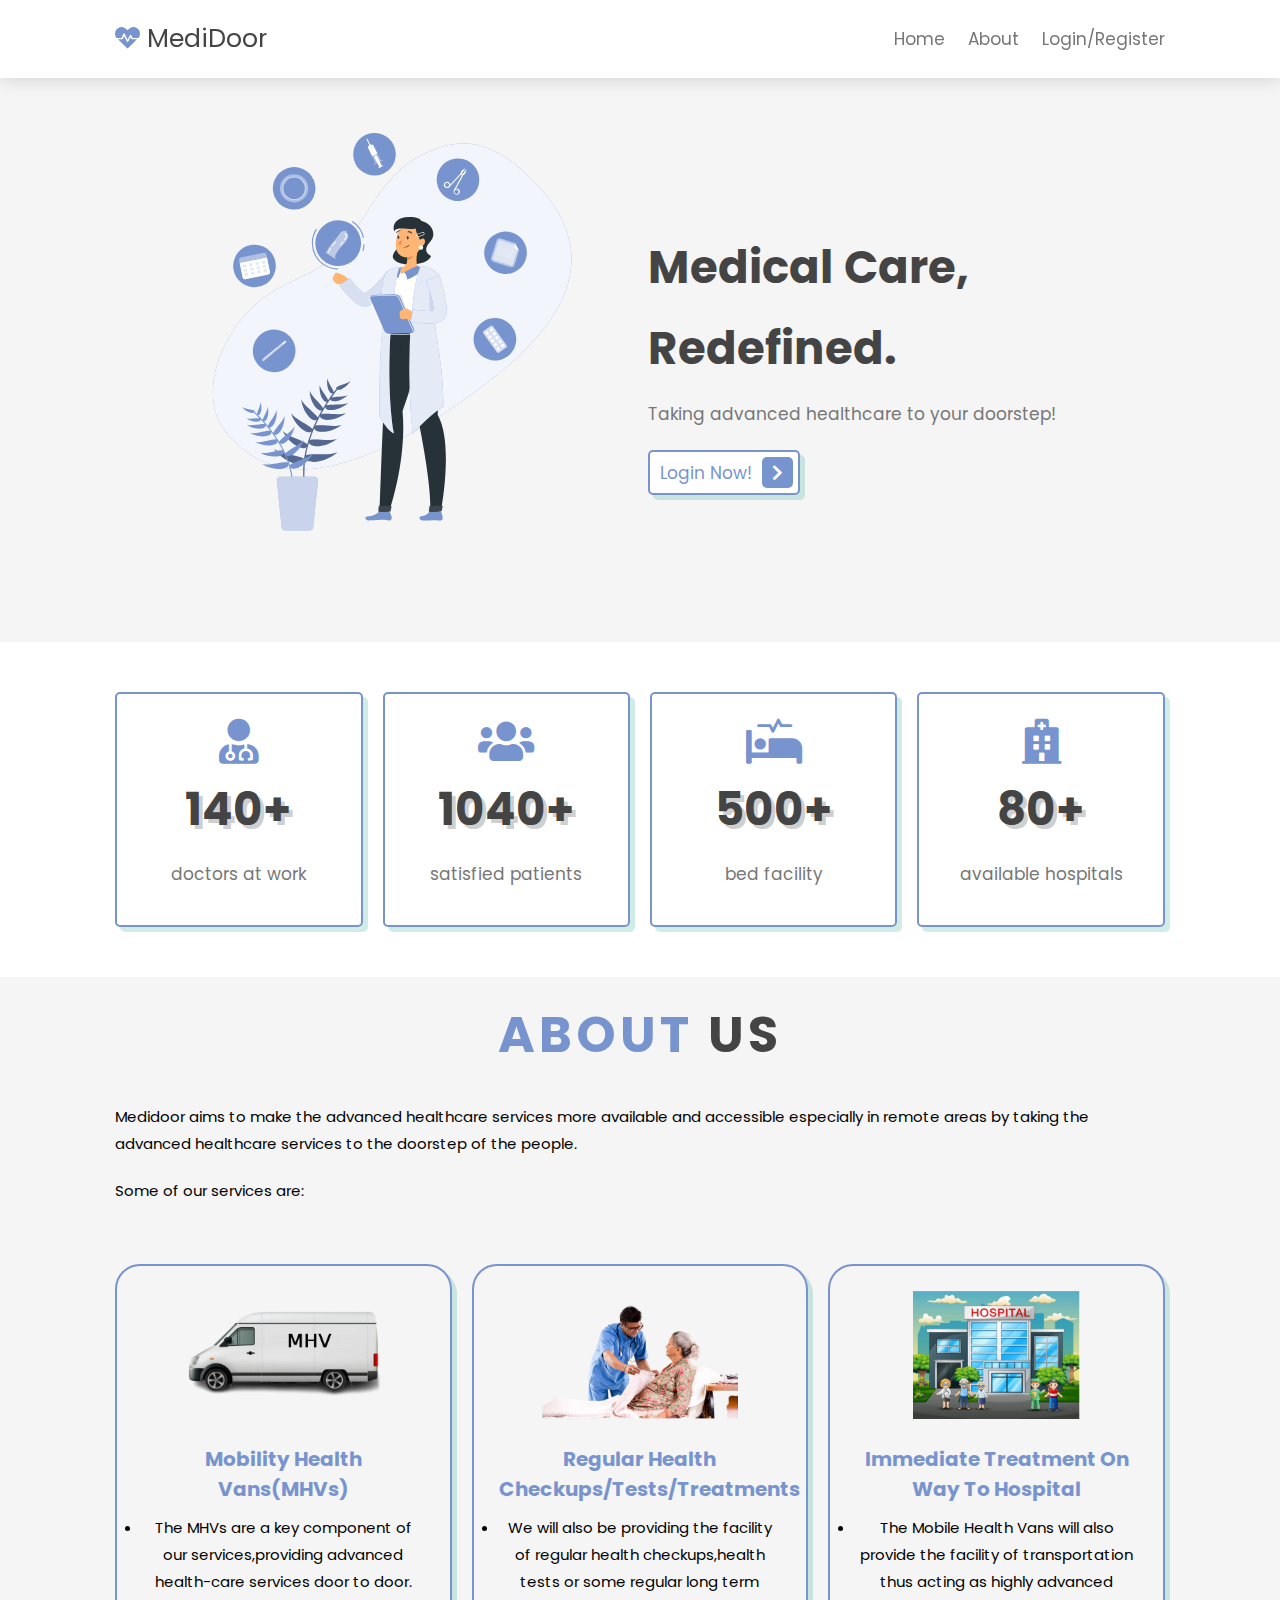
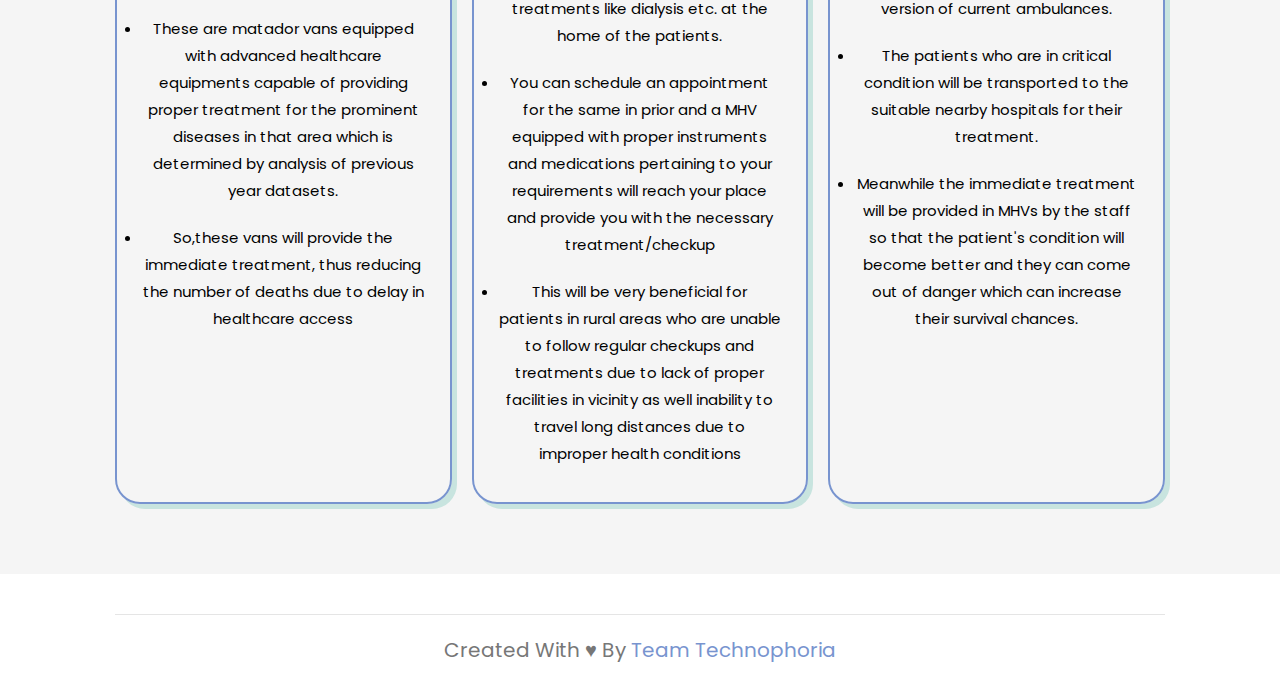
==== client/index.html @ 6c81a686 "added client pages" ====
<!DOCTYPE html>
<html lang="en">

<head>
    <meta charset="UTF-8">
    <meta http-equiv="X-UA-Compatible" content="IE=edge">
    <meta name="viewport" content="width=device-width, initial-scale=1.0">
    <title>MediDoor</title>

    <!-- font awesome cdn link  -->
    <link rel="stylesheet" href="https://cdnjs.cloudflare.com/ajax/libs/font-awesome/5.15.4/css/all.min.css">

    <!-- custom css file link  -->
    <link rel="stylesheet" href="/static/style.css">

</head>

<body>
    <header class="header">

        <a href="#" class="logo"> <i class="fas fa-heartbeat"></i> MediDoor </a>

        <nav class="navbar">
            <a href="/">home</a>
            <a href="#about">about</a>
            <a href="/register" target="_blank">Login/Register</a>

        </nav>

        <div id="menu-btn" class="fas fa-bars"></div>

    </header>

    <section class="home" id="home">

        <div class="image">
            <img src="/static/home-img.svg" alt="">
        </div>

        <div class="content">
            <h3>Medical Care, Redefined.</h3>
            <p>Taking advanced healthcare to your doorstep!</p>
            <a href="/login" class="btn"> login now! <span class="fas fa-chevron-right"></span> </a>
        </div>

    </section>

    <section class="icons-container">

        <div class="icons">
            <i class="fas fa-user-md"></i>
            <h3>140+</h3>
            <p>doctors at work</p>
        </div>

        <div class="icons">
            <i class="fas fa-users"></i>
            <h3>1040+</h3>
            <p>satisfied patients</p>
        </div>

        <div class="icons">
            <i class="fas fa-procedures"></i>
            <h3>500+</h3>
            <p>bed facility</p>
        </div>

        <div class="icons">
            <i class="fas fa-hospital"></i>
            <h3>80+</h3>
            <p>available hospitals</p>
        </div>

    </section>

    <section class="about" id="about">

        <h1 class="heading"> <span>about</span> us </h1>

        <div class="row">
            <div class="content">

                <p>Medidoor aims to make the advanced healthcare services more available and accessible
                    especially in remote areas by taking the advanced healthcare services to the doorstep of the
                    people.
                </p>
                <p> Some of our services are:</p>
                <div class="flexdown">
                    <div class="group"><img src="/static/mhv.png" class="image1">
                        <h4>Mobility Health Vans(MHVs)</h4>
                        <ul>

                            <li>The MHVs are a key component of our services,providing advanced health-care services
                                door
                                to door.
                            </li>
                            <li>These are matador vans equipped with advanced healthcare equipments capable of
                                providing
                                proper treatment for the prominent diseases in that area which is determined by
                                analysis
                                of
                                previous year datasets.</li>
                            <li>So,these vans will provide the immediate treatment, thus reducing the number of deaths
                                due to
                                delay in healthcare access</li>

                        </ul>
                    </div>
                    <div class="group"><img src="/static/treatment.png" class="image1">
                        <h4>Regular Health Checkups/Tests/Treatments</h4>
                        <ul>

                            <li>We will also be providing the facility of regular health checkups,health tests or some
                                regular long
                                term treatments like dialysis etc. at the home of the patients.
                            </li>
                            <li>You can schedule an appointment
                                for the same in prior and a MHV equipped with proper instruments and medications
                                pertaining
                                to your requirements will reach your place and provide you with the necessary
                                treatment/checkup</li>
                            <li>This will be very beneficial for patients in rural areas who are unable to follow
                                regular checkups
                                and treatments due to lack of proper facilities in vicinity as well inability to travel
                                long distances
                                due to improper health conditions</li>

                        </ul>
                    </div>
                    <div class="group"><img src="/static/hospital.jpg" class="image1">
                        <h4>Immediate treatment on way to hospital</h4>
                        <ul>

                            <li>The Mobile Health Vans will also provide the facility of transportation thus acting as
                                highly
                                advanced version of current ambulances.
                            </li>
                            <li>The patients who are in critical condition will be
                                transported to the suitable nearby hospitals for their treatment.</li>
                            <li>Meanwhile the immediate
                                treatment will be provided in MHVs by the staff so that the patient's condition will
                                become better
                                and they can come out of danger which can increase their survival chances.</li>

                        </ul>
                    </div>

                </div>
            </div>


        </div>

    </section>

    <section class="footer">


        <div class="credit"> Created with ♥ by <span>Team Technophoria</span></div>

    </section>
    <script src="/static/script.js"></script>

</body>

</html>
---- static/style.css ----
@import url('https://fonts.googleapis.com/css2?family=Poppins:wght@100;200;300;400;500;600;700&display=swap');

:root {
    --blue: #7894cf;
    --black: #444;
    --light-color: #777;
    --box-shadow: .5rem .5rem 0 rgba(22, 160, 133, .2);
    --text-shadow: .4rem .4rem 0 rgba(0, 0, 0, .2);
    --border: .2rem solid var(--blue);
}

* {
    font-family: 'Poppins', sans-serif;
    margin: 0;
    padding: 0;
    box-sizing: border-box;
    outline: none;
    border: none;
    text-transform: capitalize;
    transition: all .2s ease-out;
    text-decoration: none;
}

html {
    font-size: 62.5%;
    overflow-x: hidden;
    scroll-padding-top: 7rem;
    scroll-behavior: smooth;
}

section {
    padding: 2rem 9%;
}

section:nth-child(even) {
    background: #f5f5f5;
}

.heading {
    text-align: center;
    padding-bottom: 2rem;
    text-transform: uppercase;
    color: var(--black);
    font-size: 5rem;
    letter-spacing: .4rem;
}

.heading span {
    text-transform: uppercase;
    color: var(--blue);
}

.btn {
    display: inline-block;
    margin-top: 1rem;
    padding: .5rem;
    padding-left: 1rem;
    border: var(--border);
    border-radius: .5rem;
    box-shadow: var(--box-shadow);
    color: var(--blue);
    cursor: pointer;
    font-size: 1.7rem;
    background: #fff;
}

.btn span {
    padding: .7rem 1rem;
    border-radius: .5rem;
    background: var(--blue);
    color: #fff;
    margin-left: .5rem;
}

.btn:hover {
    background: var(--blue);
    color: #fff;
}

.btn:hover span {
    color: var(--blue);
    background: #fff;
    margin-left: 1rem;
}

.header {
    padding: 2rem 9%;
    position: fixed;
    top: 0;
    left: 0;
    right: 0;
    z-index: 1000;
    box-shadow: 0 .5rem 1.5rem rgba(0, 0, 0, .1);
    display: flex;
    align-items: center;
    justify-content: space-between;
    background: #fff;
}

.header .logo {
    font-size: 2.5rem;
    color: var(--black);
}

.header .logo i {
    color: var(--blue);
}

.header .navbar a {
    font-size: 1.7rem;
    color: var(--light-color);
    margin-left: 2rem;
}

.header .navbar a:hover {
    color: var(--blue);
}

#menu-btn {
    font-size: 2.5rem;
    border-radius: .5rem;
    background: #eee;
    color: var(--blue);
    padding: 1rem 1.5rem;
    cursor: pointer;
    display: none;
}

.home {
    display: flex;
    align-items: center;
    flex-wrap: wrap;
    gap: 1.5rem;
    padding-top: 10rem;
}

.home .image {
    flex: 1 1 45rem;
}

.home .image img {
    width: 100%;
}

.home .content {
    flex: 1 1 45rem;
}

.home .content h3 {
    font-size: 4.5rem;
    color: var(--black);
    line-height: 1.8;
    /* text-shadow: var(--text-shadow); */
}

.home .content p {
    font-size: 1.7rem;
    color: var(--light-color);
    line-height: 1.8;
    padding: 1rem 0;
}

.icons-container {
    display: grid;
    gap: 2rem;
    grid-template-columns: repeat(auto-fit, minmax(20rem, 1fr));
    padding-top: 5rem;
    padding-bottom: 5rem;
}

.icons-container .icons {
    border: var(--border);
    box-shadow: var(--box-shadow);
    border-radius: .5rem;
    text-align: center;
    padding: 2.5rem;
}

.icons-container .icons i {
    font-size: 4.5rem;
    color: var(--blue);
    padding-bottom: .7rem;
}

.icons-container .icons h3 {
    font-size: 4.5rem;
    color: var(--black);
    padding: .5rem 0;
    text-shadow: var(--text-shadow);
}

.icons-container .icons p {
    font-size: 1.7rem;
    color: var(--light-color);
}

.services .box-container {
    display: grid;
    grid-template-columns: repeat(auto-fit, minmax(27rem, 1fr));
    gap: 2rem;
}

.services .box-container .box {
    background: #fff;
    border-radius: .5rem;
    box-shadow: var(--box-shadow);
    border: var(--border);
    padding: 2.5rem;
}

.services .box-container .box i {
    color: var(--blue);
    font-size: 5rem;
    padding-bottom: .5rem;
}

.services .box-container .box h3 {
    color: var(--black);
    font-size: 2.5rem;
    padding: 1rem 0;
}

.services .box-container .box p {
    color: var(--light-color);
    font-size: 1.4rem;
    line-height: 2;
}

.about .row {
    display: flex;
    flex-direction: column;
    align-items: center;
    flex-wrap: wrap;
    gap: 2rem;
}


.about .row .content {
    flex: 1 1 45rem;
}

.about .row .content h4 {
    margin-top: 2rem;
    font-size: 2rem;
    color: var(--blue);
}

.about .row .content h3 {
    color: var(--black);
    font-size: 4rem;
    line-height: 1.8;
}

.about .row .content li,
p {
    text-transform: none;
    padding: 1rem 0;
    font-size: 1.5rem;
    line-height: 1.8;
}

.about .row .content .flexdown {
    display: grid;
    gap: 2rem;
    grid-template-columns: repeat(auto-fit, minmax(20rem, 1fr));
    padding-top: 5rem;
    padding-bottom: 5rem;
}

.about .row .content .flexdown .group {
    border: var(--border);
    box-shadow: var(--box-shadow);
    border-radius: 25px;
    text-align: center;
    padding: 2.5rem;
}

.about .row .content .flexdown .group .image1 {
    height: 10vw;
}

.doctors .box-container {
    display: grid;
    grid-template-columns: repeat(auto-fit, minmax(30rem, 1fr));
    gap: 2rem;
}

.doctors .box-container .box {
    text-align: center;
    background: #fff;
    border-radius: .5rem;
    border: var(--border);
    box-shadow: var(--box-shadow);
    padding: 2rem;
}

.doctors .box-container .box img {
    height: 20rem;
    border: var(--border);
    border-radius: .5rem;
    margin-top: 1rem;
    margin-bottom: 1rem;
}

.doctors .box-container .box h3 {
    color: var(--black);
    font-size: 2.5rem;
}

.doctors .box-container .box span {
    color: var(--blue);
    font-size: 1.5rem;
}

.doctors .box-container .box .share {
    padding-top: 2rem;
}

.doctors .box-container .box .share a {
    height: 5rem;
    width: 5rem;
    line-height: 4.5rem;
    font-size: 2rem;
    color: var(--blue);
    border-radius: .5rem;
    border: var(--border);
    margin: .3rem;
}

.doctors .box-container .box .share a:hover {
    background: var(--blue);
    color: #fff;
    box-shadow: var(--box-shadow);
}

.signup .row {
    display: flex;
    align-items: center;
    flex-wrap: wrap;
}

.signup .row .image {
    flex: 0 0 45rem;
}

.signup .row .image img {
    width: 100%;
}

.signup .row form {
    flex: 1 1 45rem;
    background: #fff;
    border: var(--border);
    box-shadow: var(--box-shadow);
    text-align: center;
    padding: 2rem;
    border-radius: .5rem;
}

.signup .row form h3 {
    color: var(--black);
    padding-bottom: 1rem;
    font-size: 3rem;
}

.signup .row form .box {
    width: 100%;
    margin: .7rem 0;
    border-radius: .5rem;
    border: var(--border);
    font-size: 1.6rem;
    color: var(--black);
    text-transform: none;
    padding: 1rem;
}

.signup .row form p span a:visited {
    color: var(--blue);
}

.signup .row form .btn {
    padding: 1rem 4rem;
}


.footer .box-container {
    display: grid;
    grid-template-columns: repeat(auto-fit, minmax(22rem, 1fr));
    gap: 2rem;
}

.footer .box-container .box h3 {
    font-size: 2.5rem;
    color: var(--black);
    padding: 1rem 0;
}

.footer .box-container .box a {
    display: block;
    font-size: 1.5rem;
    color: var(--light-color);
    padding: 1rem 0;
}

.footer .box-container .box a i {
    padding-right: .5rem;
    color: var(--blue);
}

.footer .box-container .box a:hover i {
    padding-right: 2rem;
}

.footer .credit {
    padding: 1rem;
    padding-top: 2rem;
    margin-top: 2rem;
    text-align: center;
    font-size: 2rem;
    color: var(--light-color);
    border-top: .1rem solid rgba(0, 0, 0, .1);
}

.footer .credit span {
    color: var(--blue);
}









/* media queries  */
@media (max-width:991px) {

    html {
        font-size: 55%;
    }

    .header {
        padding: 2rem;
    }

    section {
        padding: 2rem;
    }

}

@media (max-width:768px) {

    #menu-btn {
        display: initial;
    }

    .header .navbar {
        position: absolute;
        top: 115%;
        right: 2rem;
        border-radius: .5rem;
        box-shadow: var(--box-shadow);
        width: 30rem;
        border: var(--border);
        background: #fff;
        transform: scale(0);
        opacity: 0;
        transform-origin: top right;
        transition: none;
    }

    .header .navbar.active {
        transform: scale(1);
        opacity: 1;
        transition: .2s ease-out;
    }

    .header .navbar a {
        font-size: 2rem;
        display: block;
        margin: 2.5rem;
    }

}

@media (max-width:450px) {

    html {
        font-size: 50%;
    }

}
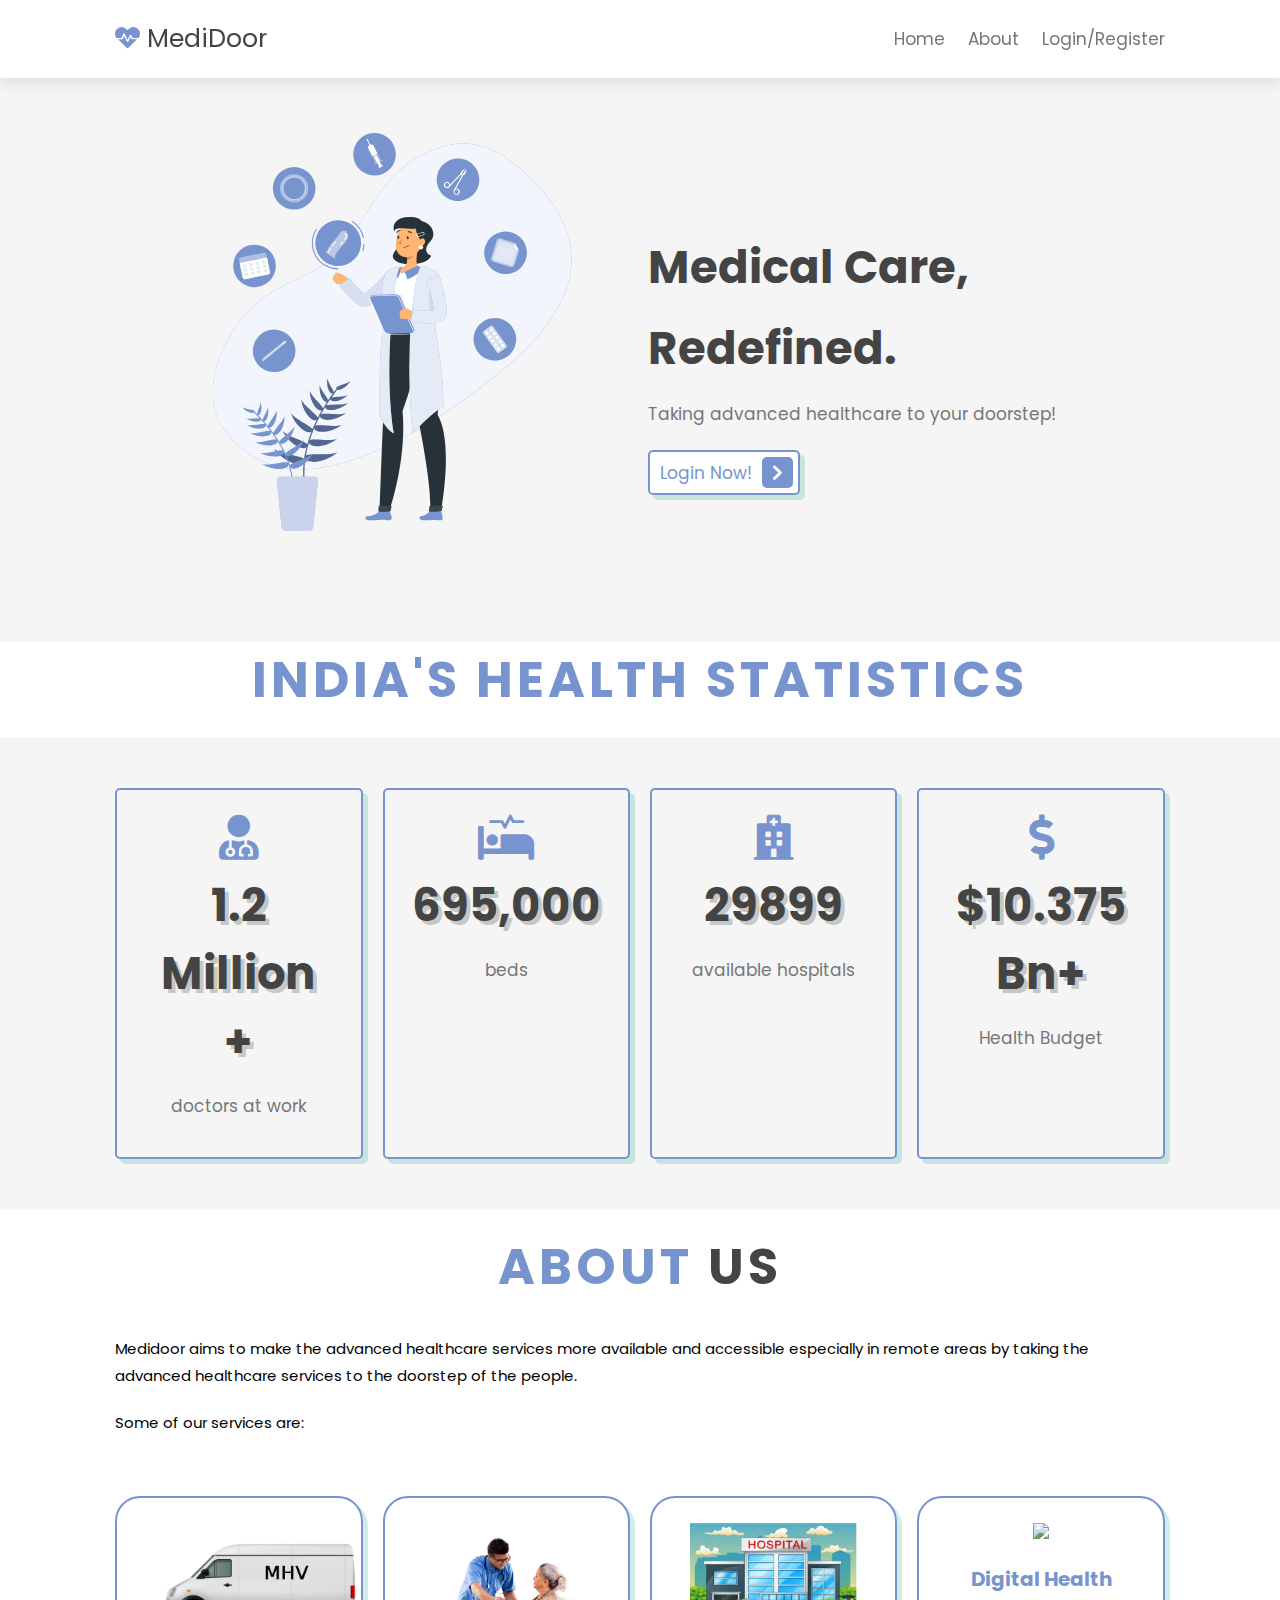
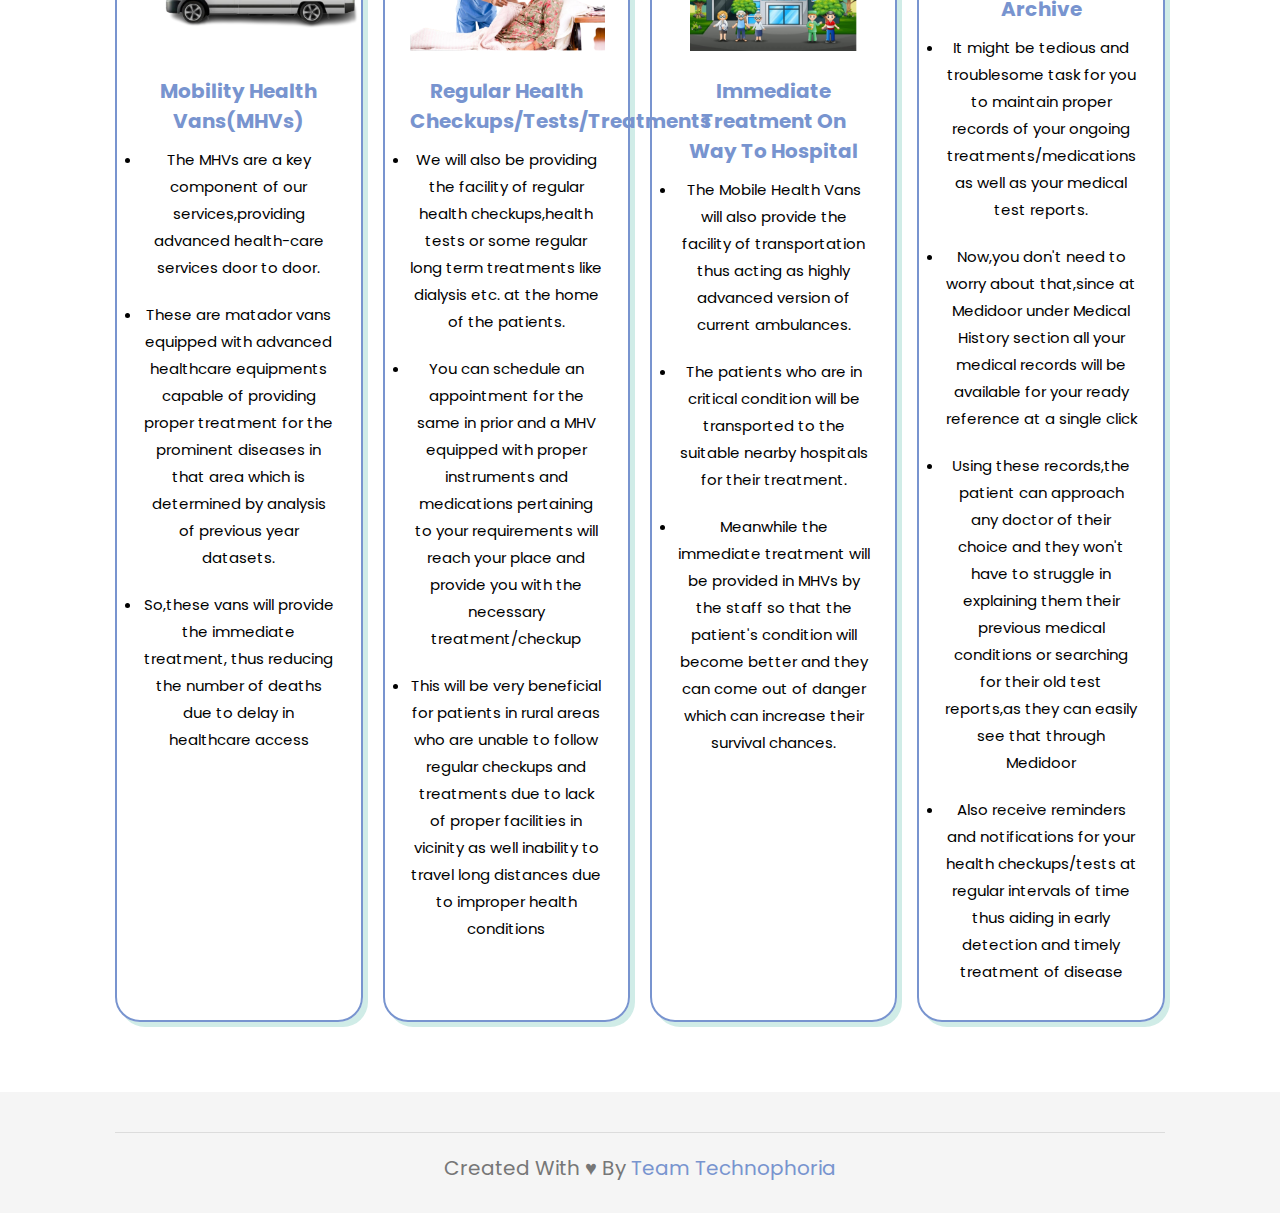
==== commit 69f80ef0: "finalised backend" ====
--- a/client/index.html
+++ b/client/index.html
@@ -18,7 +18,7 @@
 <body>
     <header class="header">
 
-        <a href="#" class="logo"> <i class="fas fa-heartbeat"></i> MediDoor </a>
+        <a href="/" class="logo"> <i class="fas fa-heartbeat"></i> MediDoor </a>
 
         <nav class="navbar">
             <a href="/">home</a>
@@ -44,32 +44,33 @@
         </div>
 
     </section>
-
+    <h3 class="heading"> <span>India's Health Statistics</span></h3>
     <section class="icons-container">
 
         <div class="icons">
             <i class="fas fa-user-md"></i>
-            <h3>140+</h3>
+            <h3>1.2 million +</h3>
             <p>doctors at work</p>
         </div>
 
         <div class="icons">
-            <i class="fas fa-users"></i>
-            <h3>1040+</h3>
-            <p>satisfied patients</p>
-        </div>
-
-        <div class="icons">
             <i class="fas fa-procedures"></i>
-            <h3>500+</h3>
-            <p>bed facility</p>
+            <h3>695,000</h3>
+            <p>beds</p>
         </div>
 
         <div class="icons">
             <i class="fas fa-hospital"></i>
-            <h3>80+</h3>
+            <h3>29899</h3>
             <p>available hospitals</p>
         </div>
+
+        <div class="icons">
+            <i class="fas fa-dollar-sign"></i>
+            <h3>$10.375 bn+</h3>
+            <p>Health Budget</p>
+        </div>
+
 
     </section>
 
@@ -144,6 +145,25 @@
 
                         </ul>
                     </div>
+                    <div class="group"><img src="/static/laptop.jpg" class="image1">
+                        <h4>Digital Health Archive</h4>
+                        <ul>
+
+                            <li>It might be tedious and troublesome task for you to maintain proper records of your
+                                ongoing treatments/medications as well as your medical test reports.
+                            </li>
+                            <li>Now,you don't need to worry about that,since at Medidoor under Medical History section
+                                all your medical records will be available for your ready reference at a single click
+                            </li>
+                            <li>Using these records,the patient can approach any doctor of their choice and they won't
+                                have to struggle in explaining them their previous medical conditions or searching for
+                                their old test reports,as they can easily see that through Medidoor</li>
+                            <li>Also receive reminders and notifications for your health checkups/tests at regular
+                                intervals of time thus aiding in early detection and timely treatment of disease</li>
+
+                        </ul>
+                    </div>
+
 
                 </div>
             </div>
--- a/static/style.css
+++ b/static/style.css
@@ -8,6 +8,11 @@
     --text-shadow: .4rem .4rem 0 rgba(0, 0, 0, .2);
     --border: .2rem solid var(--blue);
 }
+
+iframe[seamless] {
+    border: none;
+}
+
 
 * {
     font-family: 'Poppins', sans-serif;
@@ -380,6 +385,76 @@
 
 .signup .row form .btn {
     padding: 1rem 4rem;
+}
+
+.docs .box-container {
+    display: grid;
+    grid-template-columns: repeat(auto-fit, minmax(30rem, 1fr));
+    gap: 2rem;
+}
+
+.docs .box-container .box {
+    border: var(--border);
+    box-shadow: var(--box-shadow);
+    border-radius: .5rem;
+    padding: 2rem;
+}
+
+.docs .box-container .box .image {
+    display: block;
+    margin-left: auto;
+    margin-right: auto;
+    width: 50%;
+    padding-left: 7rem;
+    overflow: hidden;
+    border-radius: .5rem;
+}
+
+.docs .box-container .box .image img {
+    height: 100%;
+    width: 100%;
+    object-fit: cover;
+}
+
+.docs .box-container .box:hover .image img {
+    transform: scale(1.2);
+}
+
+.docs .box-container .box .content {
+    padding-top: 1rem;
+}
+
+.docs .box-container .box .content .icon {
+    padding: 1rem 0;
+    display: flex;
+    align-items: center;
+    justify-content: space-between;
+}
+
+.docs .box-container .box .content .icon a {
+    font-size: 1.4rem;
+    color: var(--light-color);
+}
+
+.docs .box-container .box .content .icon a:hover {
+    color: var(--green);
+}
+
+.docs .box-container .box .content .icon a i {
+    padding-right: .5rem;
+    color: var(--green);
+}
+
+.docs .box-container .box .content h3 {
+    color: var(--black);
+    font-size: 3rem;
+}
+
+.docs .box-container .box .content p {
+    color: var(--light-color);
+    font-size: 1.5rem;
+    line-height: 1.8;
+    padding: 1rem 0;
 }
 
 
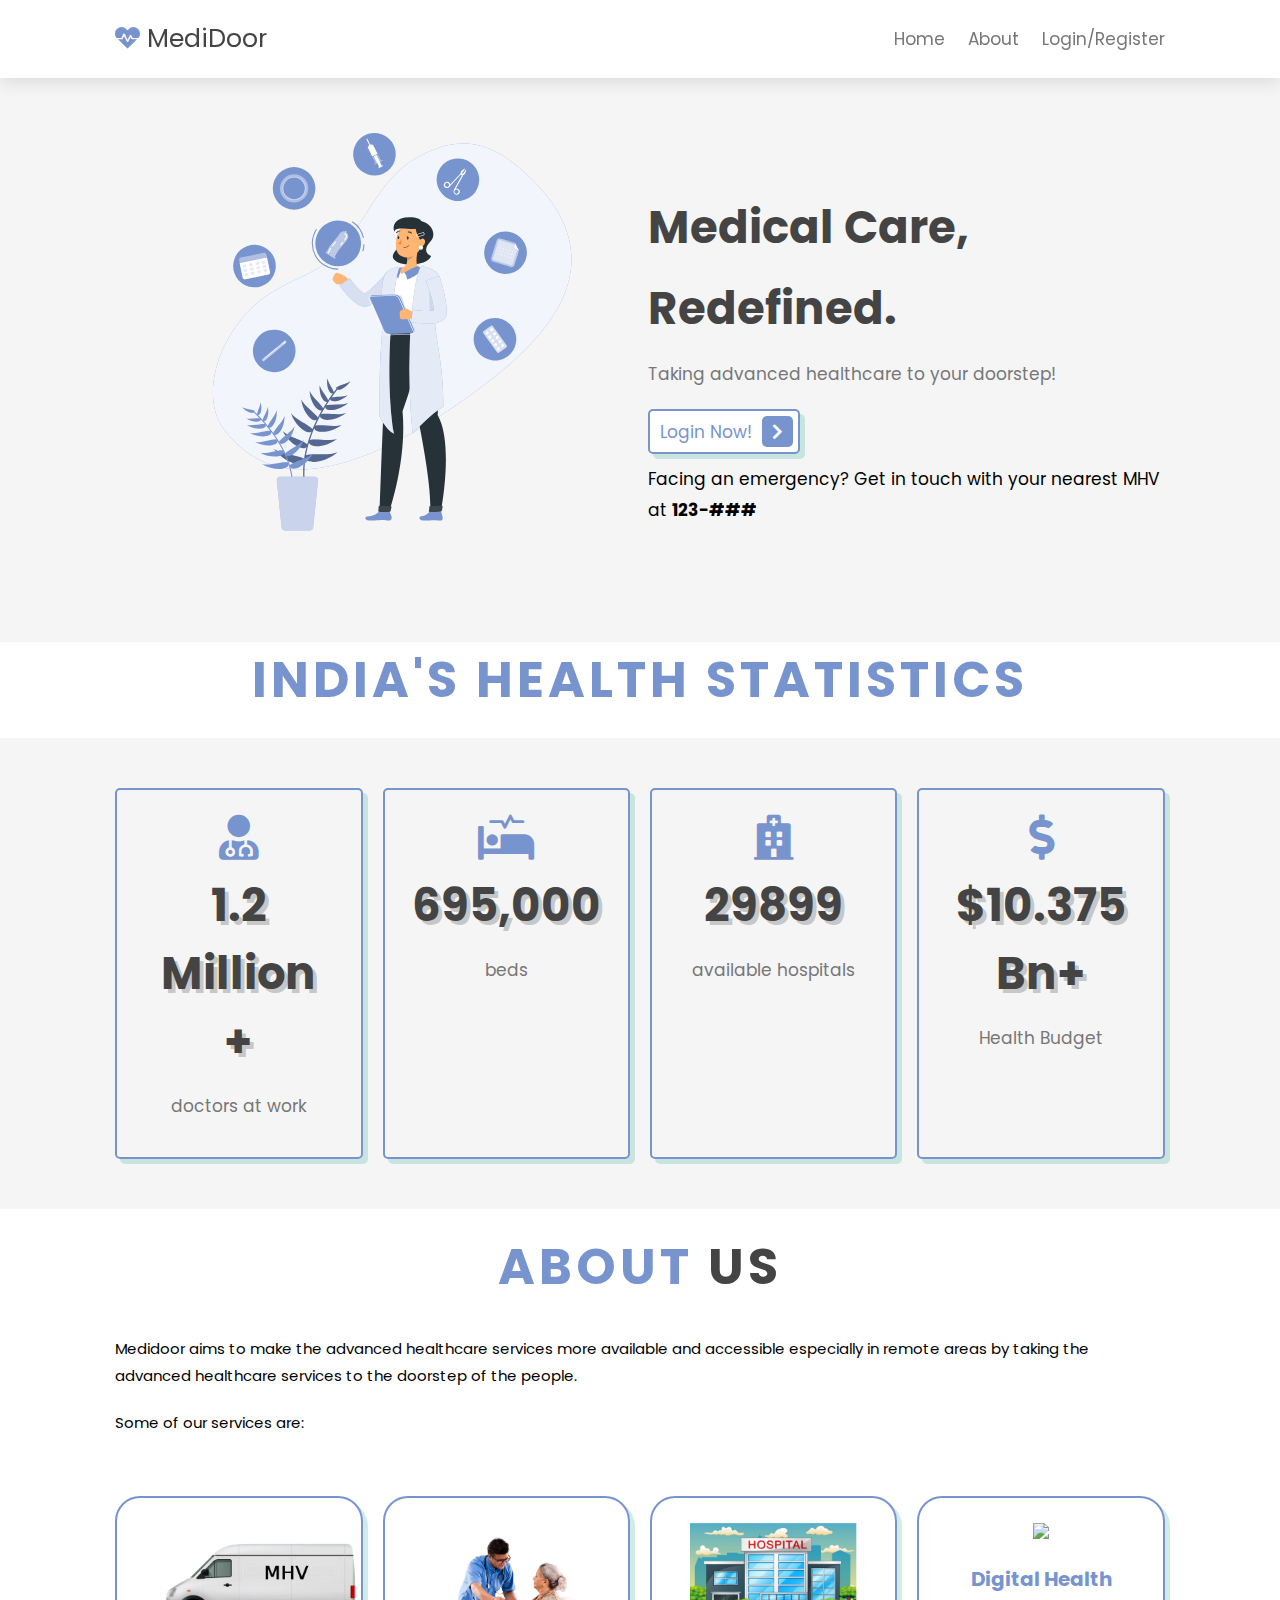
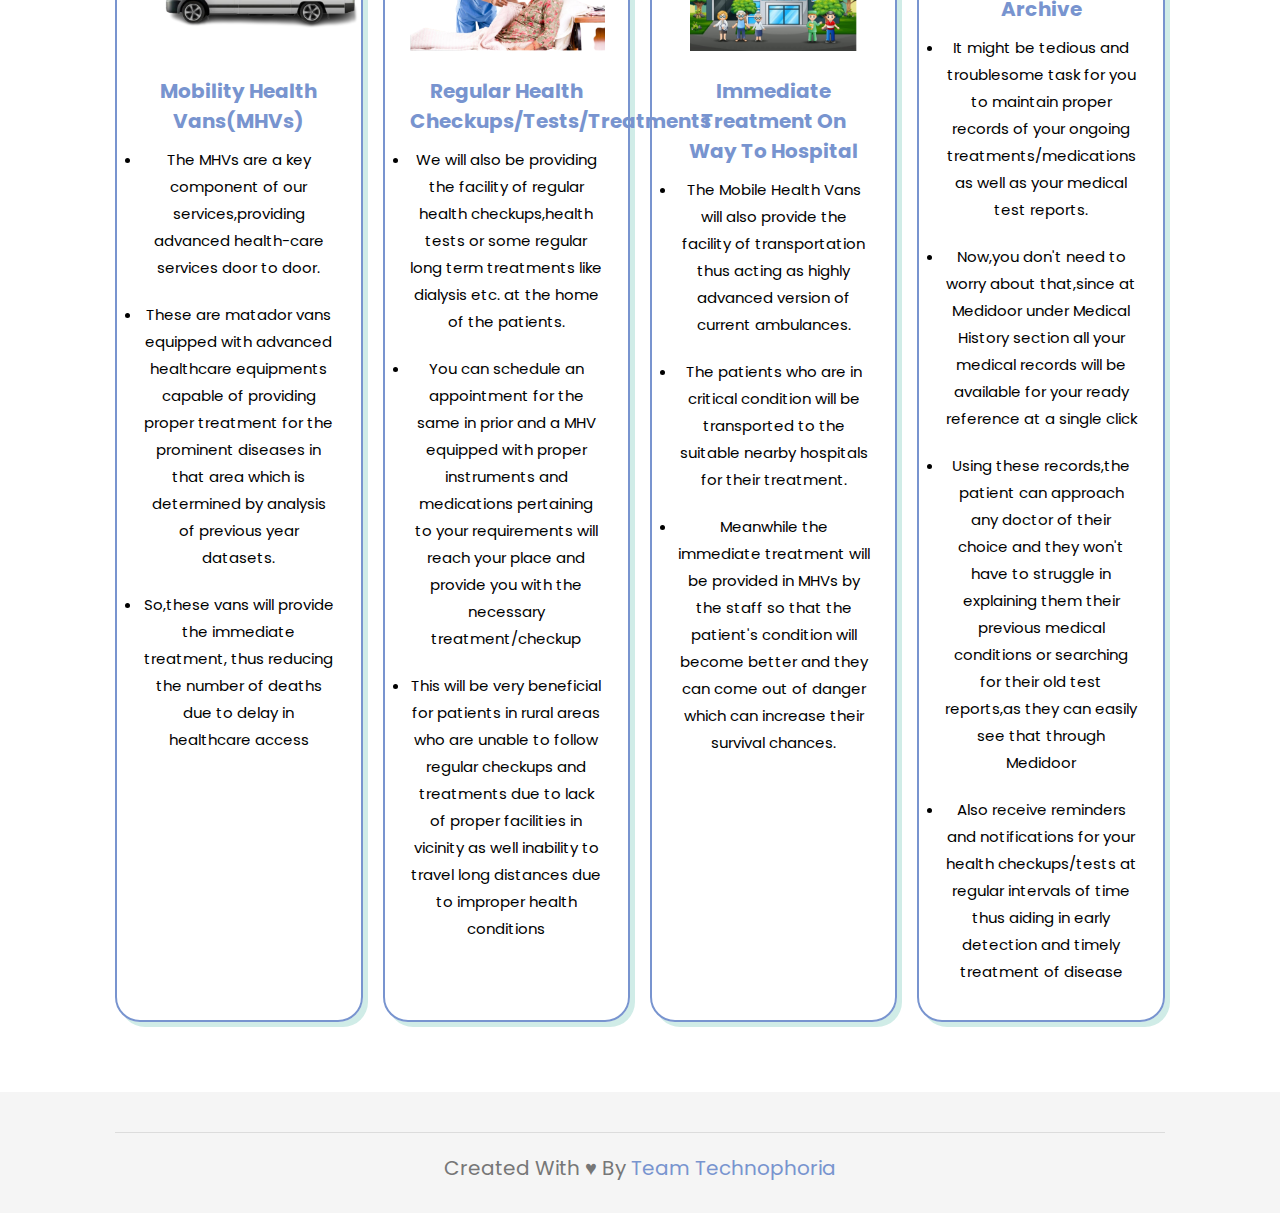
==== commit 5de68256: "styling changes" ====
--- a/client/index.html
+++ b/client/index.html
@@ -41,6 +41,8 @@
             <h3>Medical Care, Redefined.</h3>
             <p>Taking advanced healthcare to your doorstep!</p>
             <a href="/login" class="btn"> login now! <span class="fas fa-chevron-right"></span> </a>
+            <p style="color: black;">Facing an emergency? Get in touch with your nearest MHV at <strong>123-###</strong>
+            </p>
         </div>
 
     </section>
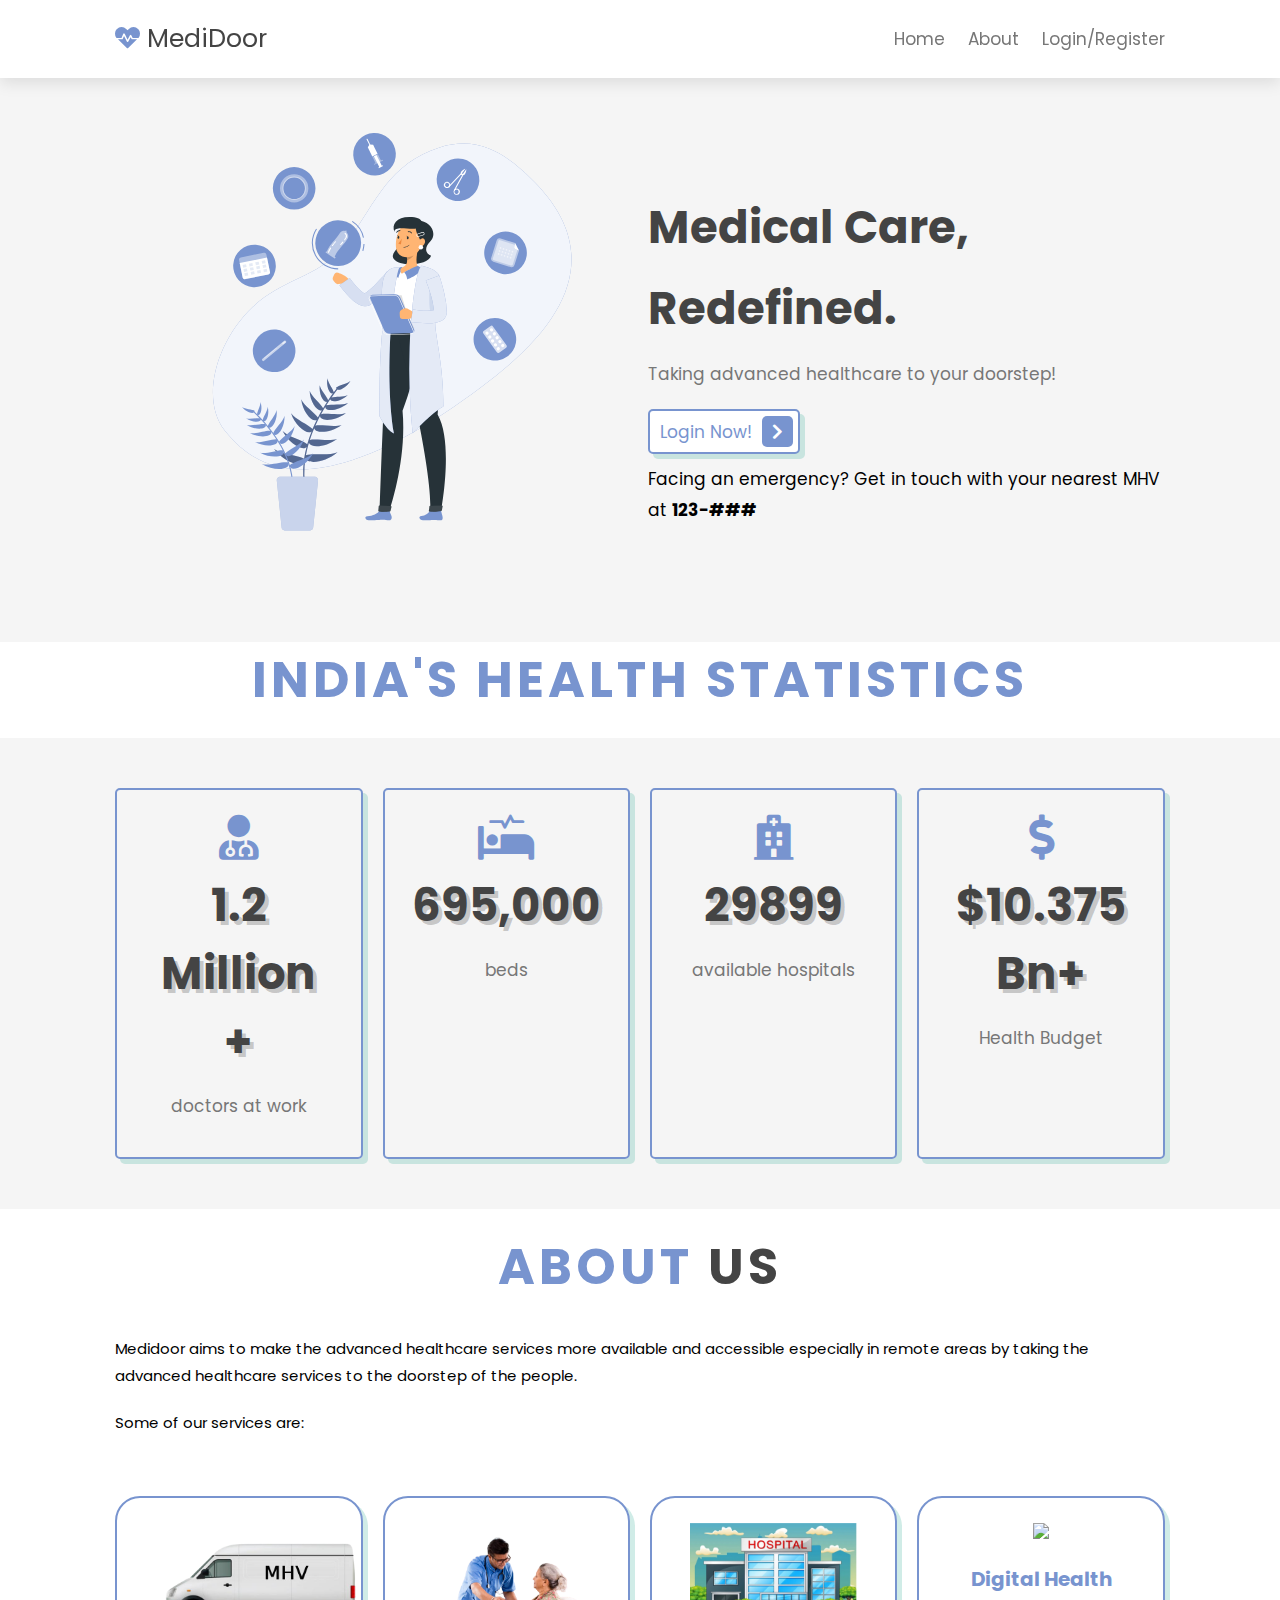
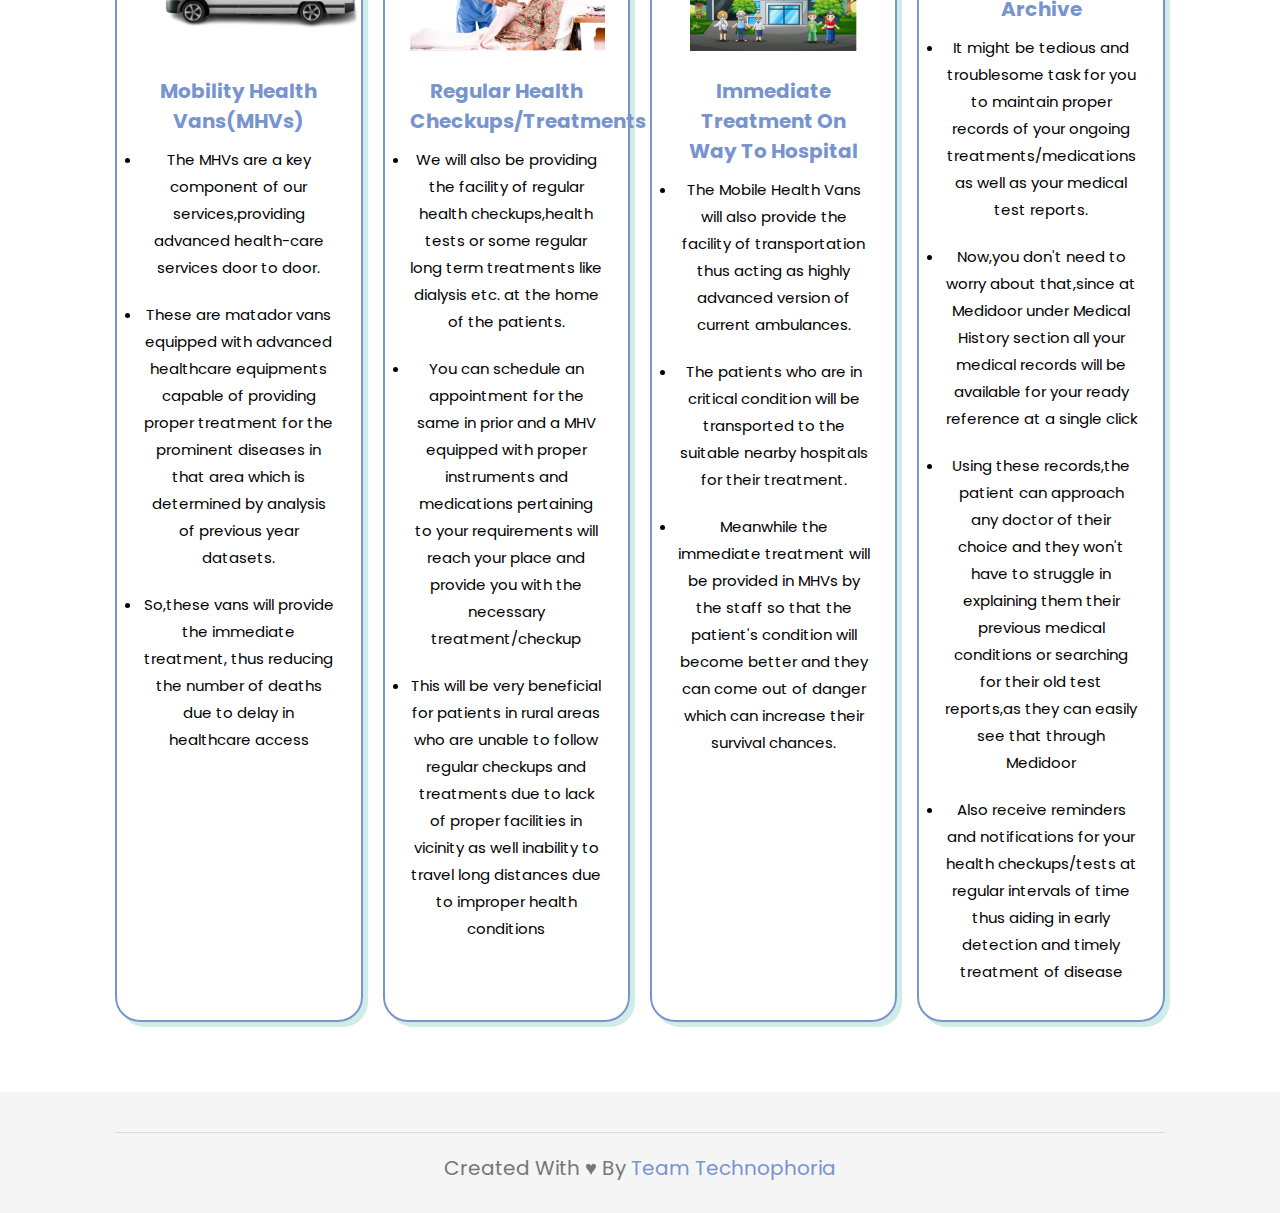
==== commit 1783c7a5: "editing" ====
--- a/client/index.html
+++ b/client/index.html
@@ -110,7 +110,7 @@
                         </ul>
                     </div>
                     <div class="group"><img src="/static/treatment.png" class="image1">
-                        <h4>Regular Health Checkups/Tests/Treatments</h4>
+                        <h4>Regular Health Checkups/Treatments</h4>
                         <ul>
 
                             <li>We will also be providing the facility of regular health checkups,health tests or some
@@ -185,4 +185,4 @@
 
 </body>
 
-</html>+</html>
